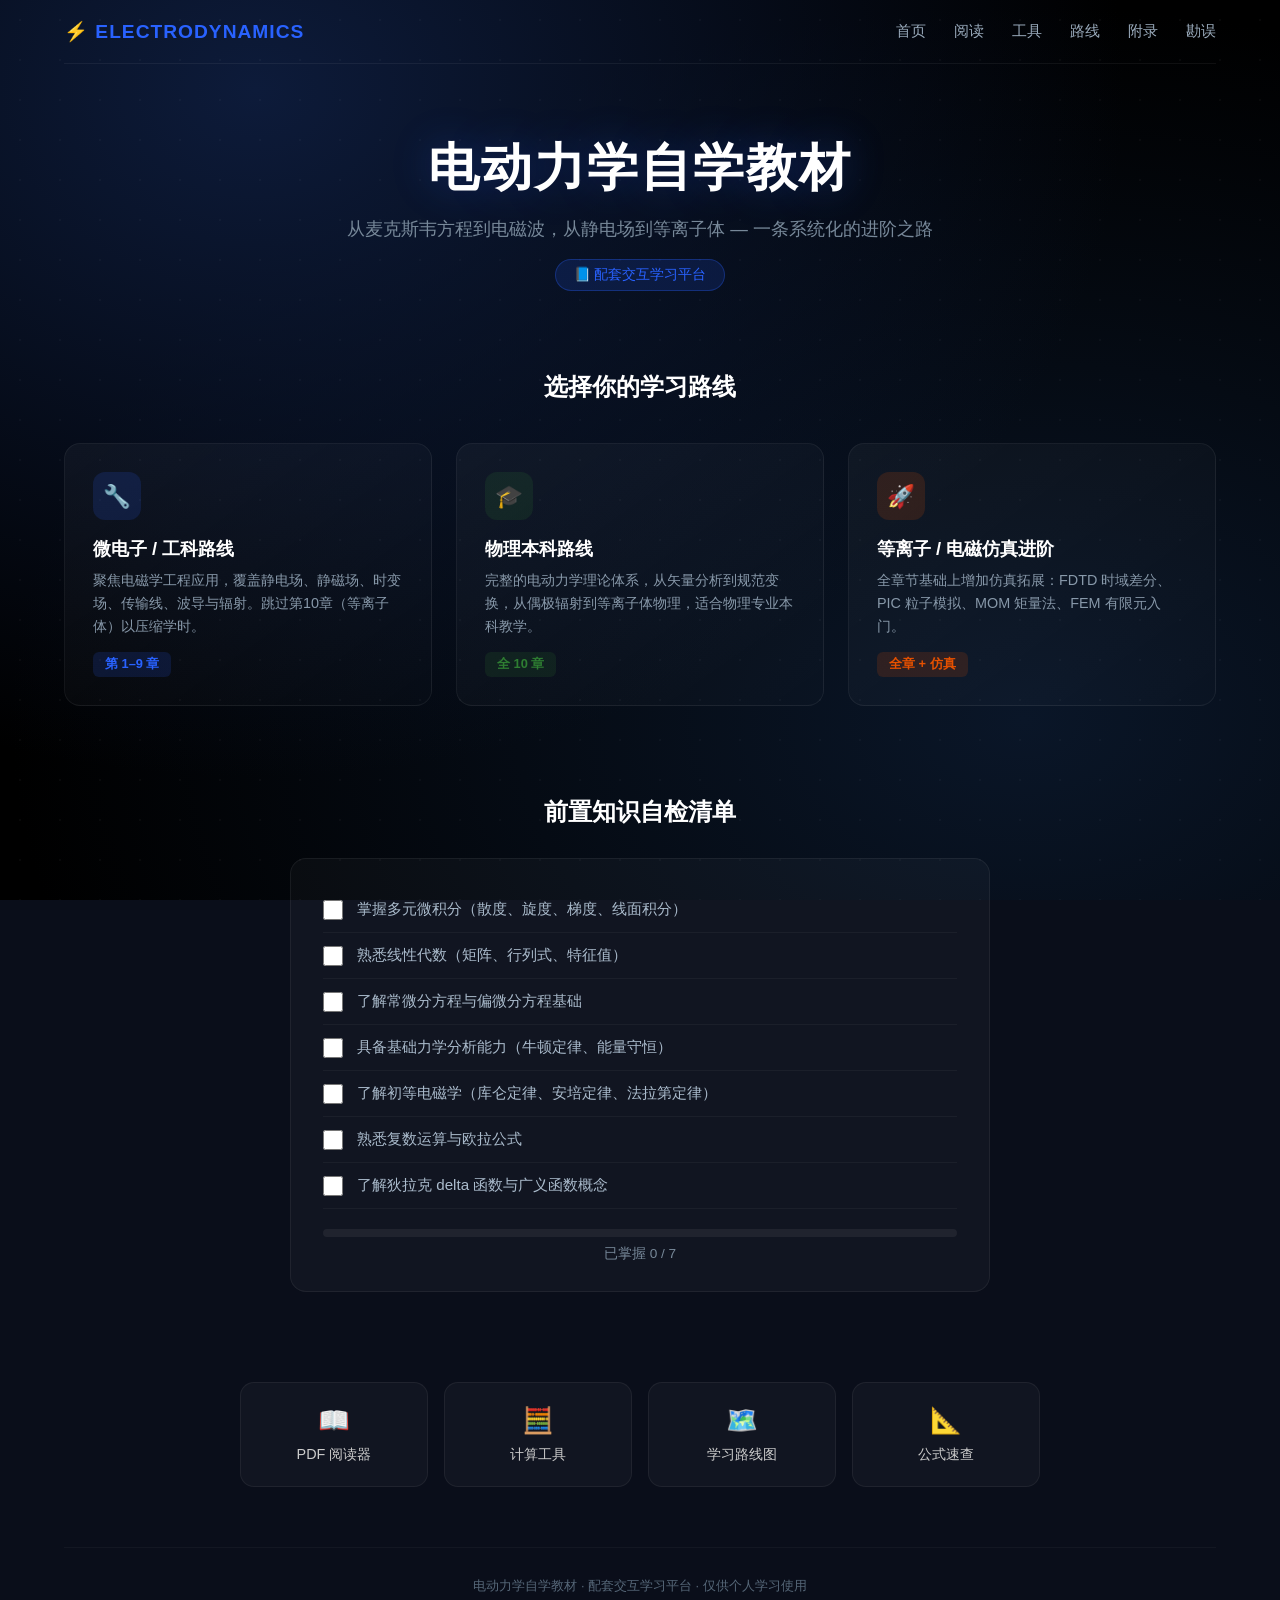
==== html/index.html @ 5596773b "v2.5 网络出版物专属版：彩色符号、可折叠内容、超链接系统、4张新图、6个配套HTML页面" ====
<!DOCTYPE html>
<html lang="zh-CN">
<head>
<meta charset="UTF-8">
<meta name="viewport" content="width=device-width, initial-scale=1.0">
<title>电动力学自学教材 — 主页</title>
<style>
* { margin: 0; padding: 0; box-sizing: border-box; }
html, body { font-family: "微软雅黑", "Microsoft YaHei", "Segoe UI", sans-serif; background: #0a0e1a; color: #e0e0e0; min-height: 100vh; overflow-x: hidden; }

/* 背景 */
.bg-stars {
  position: fixed; inset: 0; z-index: 0; pointer-events: none;
  background: radial-gradient(ellipse at 20% 10%, #0d1b3a 0%, transparent 60%),
              radial-gradient(ellipse at 80% 80%, #0a1628 0%, #000000 70%);
}
.bg-stars::after {
  content: ''; position: absolute; inset: 0;
  background-image: radial-gradient(circle, rgba(255,255,255,0.15) 1px, transparent 1px);
  background-size: 40px 40px; opacity: 0.2;
}

.container { position: relative; z-index: 1; max-width: 1200px; margin: 0 auto; padding: 0 24px; }

/* 导航栏 */
.nav-bar { display: flex; justify-content: space-between; align-items: center; padding: 20px 0; border-bottom: 1px solid rgba(255,255,255,0.06); }
.nav-logo { font-size: 1.2rem; font-weight: 700; color: #2962FF; letter-spacing: 1px; }
.nav-links { display: flex; gap: 28px; }
.nav-links a { color: #9ab; text-decoration: none; font-size: 0.95rem; transition: color 0.3s; }
.nav-links a:hover { color: #2962FF; }

/* Hero */
.hero { text-align: center; padding: 70px 0 50px; }
.hero h1 { font-size: clamp(2rem, 5vw, 3.2rem); font-weight: 800; color: #fff; letter-spacing: 2px; text-shadow: 0 0 40px rgba(41,98,255,0.3); }
.hero .subtitle { margin-top: 14px; font-size: 1.1rem; color: #789; }
.hero .badge { display: inline-block; margin-top: 18px; padding: 6px 18px; border-radius: 20px; font-size: 0.85rem; background: rgba(41,98,255,0.15); color: #2962FF; border: 1px solid rgba(41,98,255,0.3); }

/* 学习路线卡片 */
.routes-section { padding: 30px 0 50px; }
.routes-section h2 { text-align: center; font-size: 1.5rem; color: #fff; margin-bottom: 40px; }
.routes-grid { display: grid; grid-template-columns: repeat(auto-fit, minmax(300px, 1fr)); gap: 24px; }
.route-card {
  background: linear-gradient(145deg, rgba(255,255,255,0.04), rgba(255,255,255,0.01));
  border: 1px solid rgba(255,255,255,0.06); border-radius: 16px; padding: 28px;
  transition: transform 0.3s, box-shadow 0.3s, border-color 0.3s; cursor: pointer; text-decoration: none; display: block;
}
.route-card:hover { transform: translateY(-4px); box-shadow: 0 12px 40px rgba(0,0,0,0.4); border-color: rgba(41,98,255,0.3); }
.route-icon { width: 48px; height: 48px; border-radius: 12px; display: flex; align-items: center; justify-content: center; font-size: 1.4rem; margin-bottom: 16px; }
.route-card.route-1 .route-icon { background: rgba(41,98,255,0.15); color: #2962FF; }
.route-card.route-2 .route-icon { background: rgba(46,125,50,0.15); color: #2E7D32; }
.route-card.route-3 .route-icon { background: rgba(230,81,0,0.15); color: #E65100; }
.route-card h3 { color: #fff; font-size: 1.15rem; margin-bottom: 8px; }
.route-card p { color: #89a; font-size: 0.9rem; line-height: 1.6; }
.route-tag { display: inline-block; margin-top: 14px; padding: 4px 12px; border-radius: 6px; font-size: 0.8rem; font-weight: 600; }
.route-card.route-1 .route-tag { background: rgba(41,98,255,0.15); color: #2962FF; }
.route-card.route-2 .route-tag { background: rgba(46,125,50,0.15); color: #2E7D32; }
.route-card.route-3 .route-tag { background: rgba(230,81,0,0.15); color: #E65100; }

/* 前置知识自检 */
.preq-section { padding: 40px 0 60px; }
.preq-section h2 { text-align: center; font-size: 1.5rem; color: #fff; margin-bottom: 30px; }
.preq-box { background: rgba(255,255,255,0.03); border: 1px solid rgba(255,255,255,0.06); border-radius: 16px; padding: 28px 32px; max-width: 700px; margin: 0 auto; }
.preq-item { display: flex; align-items: center; gap: 14px; padding: 12px 0; border-bottom: 1px solid rgba(255,255,255,0.04); }
.preq-item:last-child { border-bottom: none; }
.preq-item input[type="checkbox"] { width: 20px; height: 20px; accent-color: #2962FF; cursor: pointer; flex-shrink: 0; }
.preq-item label { cursor: pointer; color: #abc; font-size: 0.95rem; flex: 1; }
.preq-progress { margin-top: 20px; text-align: center; }
.preq-progress-bar { width: 100%; height: 8px; background: rgba(255,255,255,0.06); border-radius: 4px; overflow: hidden; margin-top: 10px; }
.preq-progress-fill { height: 100%; width: 0%; background: linear-gradient(90deg, #2962FF, #2E7D32); border-radius: 4px; transition: width 0.5s ease; }
.preq-progress-text { font-size: 0.85rem; color: #789; margin-top: 8px; }

/* 快速链接 */
.quick-links { padding: 30px 0 60px; display: grid; grid-template-columns: repeat(auto-fit, minmax(160px, 1fr)); gap: 16px; max-width: 800px; margin: 0 auto; }
.quick-link {
  display: flex; flex-direction: column; align-items: center; gap: 10px; padding: 22px 16px;
  background: rgba(255,255,255,0.03); border: 1px solid rgba(255,255,255,0.06); border-radius: 14px;
  text-decoration: none; color: #ccc; transition: all 0.3s;
}
.quick-link:hover { background: rgba(41,98,255,0.08); border-color: rgba(41,98,255,0.25); color: #fff; }
.quick-link .ql-icon { font-size: 1.6rem; }
.quick-link .ql-label { font-size: 0.9rem; }

/* Footer */
.footer { text-align: center; padding: 30px 0; color: #567; font-size: 0.8rem; border-top: 1px solid rgba(255,255,255,0.04); }

/* 响应式 */
@media (max-width: 600px) {
  .nav-links { display: none; }
  .hero { padding: 40px 0 30px; }
  .routes-grid { grid-template-columns: 1fr; }
  .quick-links { grid-template-columns: 1fr 1fr; }
}
</style>
</head>
<body>
<div class="bg-stars"></div>
<div class="container">

  <nav class="nav-bar">
    <div class="nav-logo">⚡ ELECTRODYNAMICS</div>
    <div class="nav-links">
      <a href="index.html">首页</a>
      <a href="reader.html">阅读</a>
      <a href="tools.html">工具</a>
      <a href="roadmap.html">路线</a>
      <a href="appendix-nav.html">附录</a>
      <a href="errata.html">勘误</a>
    </div>
  </nav>

  <header class="hero">
    <h1>电动力学自学教材</h1>
    <p class="subtitle">从麦克斯韦方程到电磁波，从静电场到等离子体 — 一条系统化的进阶之路</p>
    <span class="badge">📘 配套交互学习平台</span>
  </header>

  <section class="routes-section">
    <h2>选择你的学习路线</h2>
    <div class="routes-grid">
      <a href="reader.html?route=engineering" class="route-card route-1">
        <div class="route-icon">🔧</div>
        <h3>微电子 / 工科路线</h3>
        <p>聚焦电磁学工程应用，覆盖静电场、静磁场、时变场、传输线、波导与辐射。跳过第10章（等离子体）以压缩学时。</p>
        <span class="route-tag">第 1–9 章</span>
      </a>
      <a href="reader.html?route=physics" class="route-card route-2">
        <div class="route-icon">🎓</div>
        <h3>物理本科路线</h3>
        <p>完整的电动力学理论体系，从矢量分析到规范变换，从偶极辐射到等离子体物理，适合物理专业本科教学。</p>
        <span class="route-tag">全 10 章</span>
      </a>
      <a href="reader.html?route=advanced" class="route-card route-3">
        <div class="route-icon">🚀</div>
        <h3>等离子 / 电磁仿真进阶</h3>
        <p>全章节基础上增加仿真拓展：FDTD 时域差分、PIC 粒子模拟、MOM 矩量法、FEM 有限元入门。</p>
        <span class="route-tag">全章 + 仿真</span>
      </a>
    </div>
  </section>

  <section class="preq-section">
    <h2>前置知识自检清单</h2>
    <div class="preq-box">
      <div class="preq-item"><input type="checkbox" id="p1"><label for="p1">掌握多元微积分（散度、旋度、梯度、线面积分）</label></div>
      <div class="preq-item"><input type="checkbox" id="p2"><label for="p2">熟悉线性代数（矩阵、行列式、特征值）</label></div>
      <div class="preq-item"><input type="checkbox" id="p3"><label for="p3">了解常微分方程与偏微分方程基础</label></div>
      <div class="preq-item"><input type="checkbox" id="p4"><label for="p4">具备基础力学分析能力（牛顿定律、能量守恒）</label></div>
      <div class="preq-item"><input type="checkbox" id="p5"><label for="p5">了解初等电磁学（库仑定律、安培定律、法拉第定律）</label></div>
      <div class="preq-item"><input type="checkbox" id="p6"><label for="p6">熟悉复数运算与欧拉公式</label></div>
      <div class="preq-item"><input type="checkbox" id="p7"><label for="p7">了解狄拉克 delta 函数与广义函数概念</label></div>
      <div class="preq-progress">
        <div class="preq-progress-bar"><div class="preq-progress-fill" id="preqFill"></div></div>
        <div class="preq-progress-text" id="preqText">已掌握 0 / 7</div>
      </div>
    </div>
  </section>

  <section class="quick-links">
    <a href="reader.html" class="quick-link">
      <span class="ql-icon">📖</span>
      <span class="ql-label">PDF 阅读器</span>
    </a>
    <a href="tools.html" class="quick-link">
      <span class="ql-icon">🧮</span>
      <span class="ql-label">计算工具</span>
    </a>
    <a href="roadmap.html" class="quick-link">
      <span class="ql-icon">🗺️</span>
      <span class="ql-label">学习路线图</span>
    </a>
    <a href="appendix-nav.html" class="quick-link">
      <span class="ql-icon">📐</span>
      <span class="ql-label">公式速查</span>
    </a>
  </section>

  <footer class="footer">
    <p>电动力学自学教材 · 配套交互学习平台 · 仅供个人学习使用</p>
  </footer>
</div>

<script>
(function() {
  const checks = document.querySelectorAll('.preq-item input[type="checkbox"]');
  const fill = document.getElementById('preqFill');
  const text = document.getElementById('preqText');
  const total = checks.length;

  function update() {
    let checked = 0;
    checks.forEach(c => { if(c.checked) checked++; });
    const pct = (checked / total) * 100;
    fill.style.width = pct + '%';
    text.textContent = '已掌握 ' + checked + ' / ' + total;
    if(checked === total) {
      text.textContent = '✅ 前置知识已就绪，可以开始学习！';
      text.style.color = '#2E7D32';
    } else {
      text.style.color = '#789';
    }
  }

  checks.forEach(c => c.addEventListener('change', update));
  update();

  // 根据 URL 参数选择路线
  const params = new URLSearchParams(window.location.search);
  const route = params.get('route');
  if(route) {
    localStorage.setItem('selectedRoute', route);
  }
})();
</script>
</body>
</html>
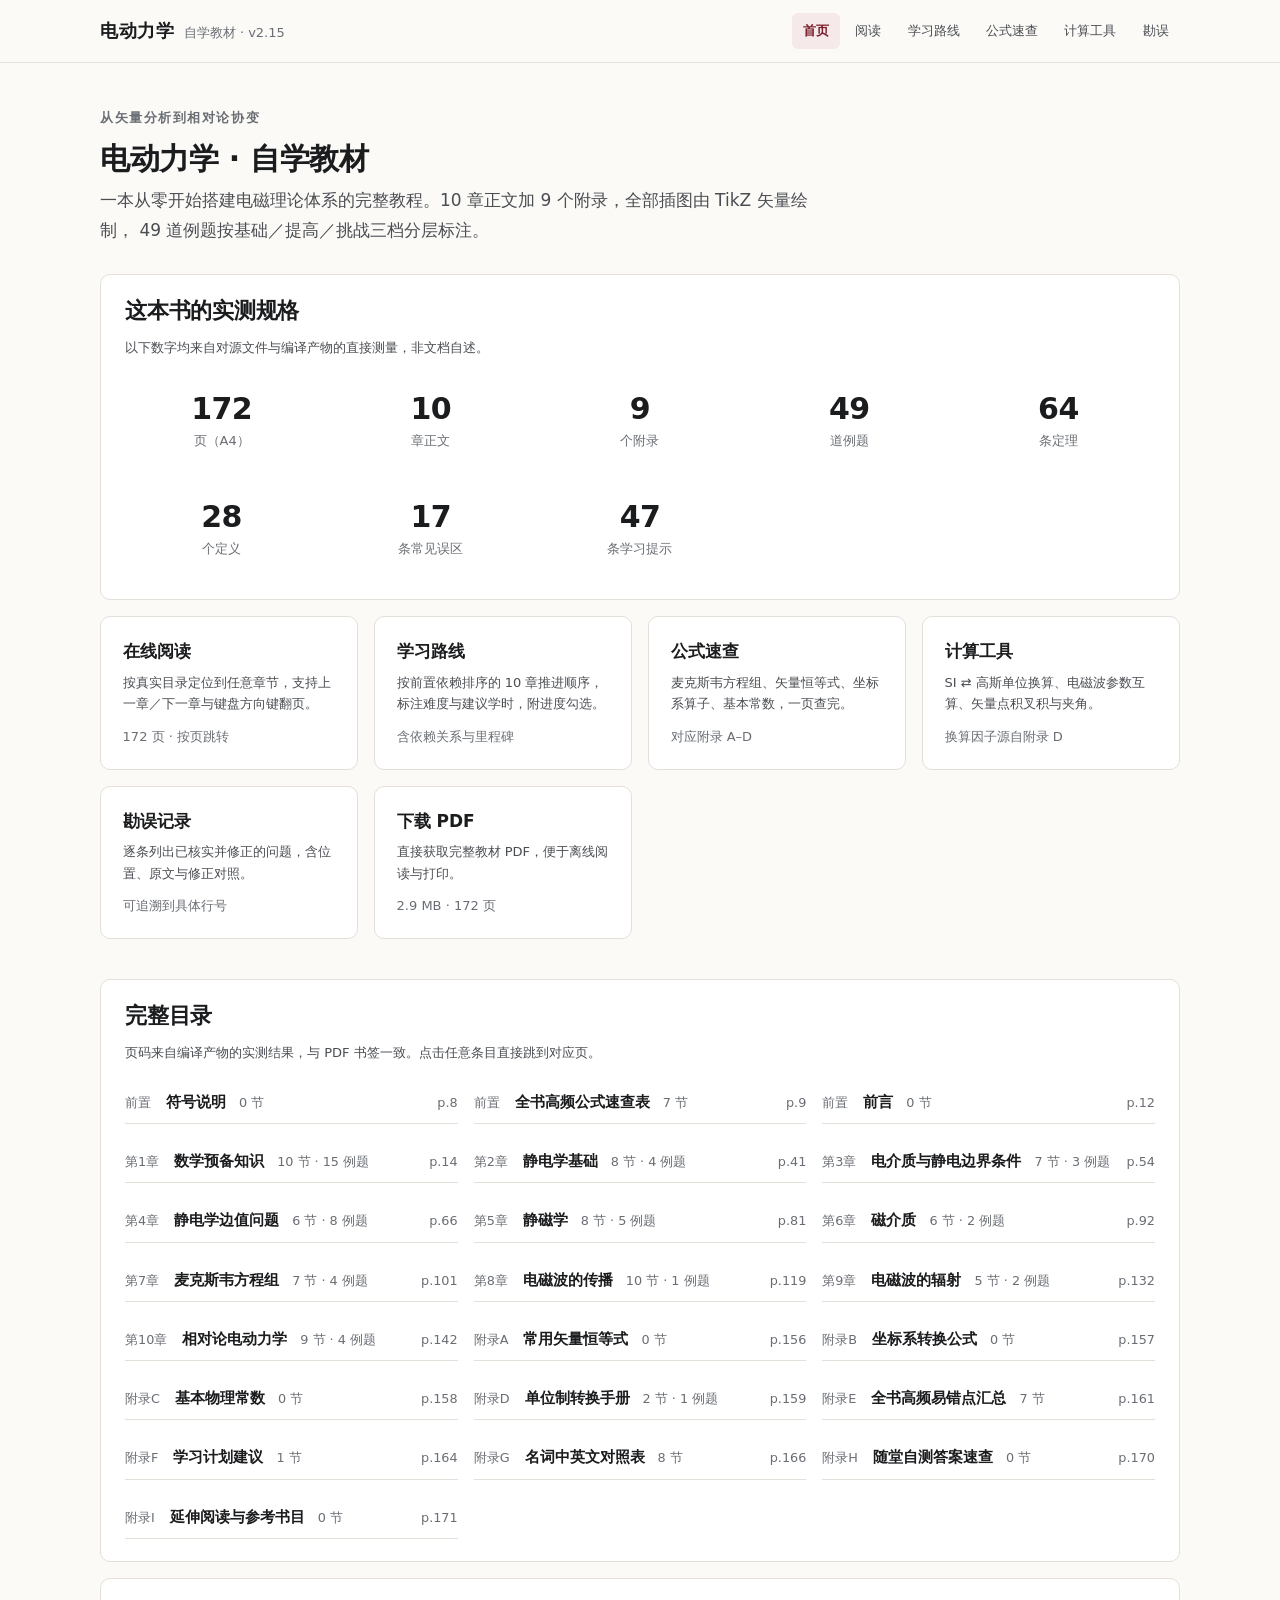
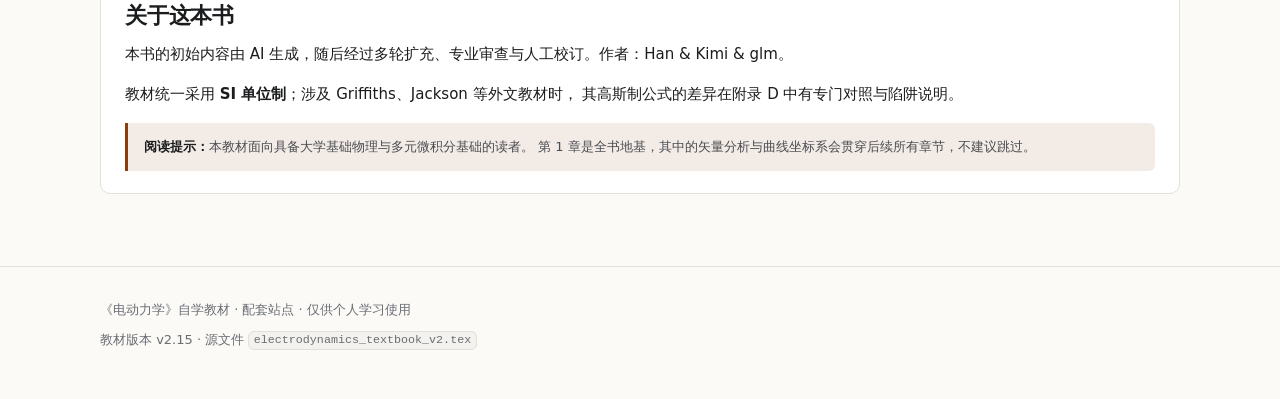
==== commit abdae571: "﻿独立复核与勘误：修正 18 项（含 2 blocker）+ 站点按真实目录重建 ## 教材修正（18 项：2 blocker / 10 high / 6 medium）  blocker: - 第1" ====
--- a/html/index.html
+++ b/html/index.html
@@ -2,213 +2,168 @@
 <html lang="zh-CN">
 <head>
 <meta charset="UTF-8">
-<meta name="viewport" content="width=device-width, initial-scale=1.0">
-<title>电动力学自学教材 — 主页</title>
-<style>
-* { margin: 0; padding: 0; box-sizing: border-box; }
-html, body { font-family: "微软雅黑", "Microsoft YaHei", "Segoe UI", sans-serif; background: #0a0e1a; color: #e0e0e0; min-height: 100vh; overflow-x: hidden; }
-
-/* 背景 */
-.bg-stars {
-  position: fixed; inset: 0; z-index: 0; pointer-events: none;
-  background: radial-gradient(ellipse at 20% 10%, #0d1b3a 0%, transparent 60%),
-              radial-gradient(ellipse at 80% 80%, #0a1628 0%, #000000 70%);
-}
-.bg-stars::after {
-  content: ''; position: absolute; inset: 0;
-  background-image: radial-gradient(circle, rgba(255,255,255,0.15) 1px, transparent 1px);
-  background-size: 40px 40px; opacity: 0.2;
-}
-
-.container { position: relative; z-index: 1; max-width: 1200px; margin: 0 auto; padding: 0 24px; }
-
-/* 导航栏 */
-.nav-bar { display: flex; justify-content: space-between; align-items: center; padding: 20px 0; border-bottom: 1px solid rgba(255,255,255,0.06); }
-.nav-logo { font-size: 1.2rem; font-weight: 700; color: #2962FF; letter-spacing: 1px; }
-.nav-links { display: flex; gap: 28px; }
-.nav-links a { color: #9ab; text-decoration: none; font-size: 0.95rem; transition: color 0.3s; }
-.nav-links a:hover { color: #2962FF; }
-
-/* Hero */
-.hero { text-align: center; padding: 70px 0 50px; }
-.hero h1 { font-size: clamp(2rem, 5vw, 3.2rem); font-weight: 800; color: #fff; letter-spacing: 2px; text-shadow: 0 0 40px rgba(41,98,255,0.3); }
-.hero .subtitle { margin-top: 14px; font-size: 1.1rem; color: #789; }
-.hero .badge { display: inline-block; margin-top: 18px; padding: 6px 18px; border-radius: 20px; font-size: 0.85rem; background: rgba(41,98,255,0.15); color: #2962FF; border: 1px solid rgba(41,98,255,0.3); }
-
-/* 学习路线卡片 */
-.routes-section { padding: 30px 0 50px; }
-.routes-section h2 { text-align: center; font-size: 1.5rem; color: #fff; margin-bottom: 40px; }
-.routes-grid { display: grid; grid-template-columns: repeat(auto-fit, minmax(300px, 1fr)); gap: 24px; }
-.route-card {
-  background: linear-gradient(145deg, rgba(255,255,255,0.04), rgba(255,255,255,0.01));
-  border: 1px solid rgba(255,255,255,0.06); border-radius: 16px; padding: 28px;
-  transition: transform 0.3s, box-shadow 0.3s, border-color 0.3s; cursor: pointer; text-decoration: none; display: block;
-}
-.route-card:hover { transform: translateY(-4px); box-shadow: 0 12px 40px rgba(0,0,0,0.4); border-color: rgba(41,98,255,0.3); }
-.route-icon { width: 48px; height: 48px; border-radius: 12px; display: flex; align-items: center; justify-content: center; font-size: 1.4rem; margin-bottom: 16px; }
-.route-card.route-1 .route-icon { background: rgba(41,98,255,0.15); color: #2962FF; }
-.route-card.route-2 .route-icon { background: rgba(46,125,50,0.15); color: #2E7D32; }
-.route-card.route-3 .route-icon { background: rgba(230,81,0,0.15); color: #E65100; }
-.route-card h3 { color: #fff; font-size: 1.15rem; margin-bottom: 8px; }
-.route-card p { color: #89a; font-size: 0.9rem; line-height: 1.6; }
-.route-tag { display: inline-block; margin-top: 14px; padding: 4px 12px; border-radius: 6px; font-size: 0.8rem; font-weight: 600; }
-.route-card.route-1 .route-tag { background: rgba(41,98,255,0.15); color: #2962FF; }
-.route-card.route-2 .route-tag { background: rgba(46,125,50,0.15); color: #2E7D32; }
-.route-card.route-3 .route-tag { background: rgba(230,81,0,0.15); color: #E65100; }
-
-/* 前置知识自检 */
-.preq-section { padding: 40px 0 60px; }
-.preq-section h2 { text-align: center; font-size: 1.5rem; color: #fff; margin-bottom: 30px; }
-.preq-box { background: rgba(255,255,255,0.03); border: 1px solid rgba(255,255,255,0.06); border-radius: 16px; padding: 28px 32px; max-width: 700px; margin: 0 auto; }
-.preq-item { display: flex; align-items: center; gap: 14px; padding: 12px 0; border-bottom: 1px solid rgba(255,255,255,0.04); }
-.preq-item:last-child { border-bottom: none; }
-.preq-item input[type="checkbox"] { width: 20px; height: 20px; accent-color: #2962FF; cursor: pointer; flex-shrink: 0; }
-.preq-item label { cursor: pointer; color: #abc; font-size: 0.95rem; flex: 1; }
-.preq-progress { margin-top: 20px; text-align: center; }
-.preq-progress-bar { width: 100%; height: 8px; background: rgba(255,255,255,0.06); border-radius: 4px; overflow: hidden; margin-top: 10px; }
-.preq-progress-fill { height: 100%; width: 0%; background: linear-gradient(90deg, #2962FF, #2E7D32); border-radius: 4px; transition: width 0.5s ease; }
-.preq-progress-text { font-size: 0.85rem; color: #789; margin-top: 8px; }
-
-/* 快速链接 */
-.quick-links { padding: 30px 0 60px; display: grid; grid-template-columns: repeat(auto-fit, minmax(160px, 1fr)); gap: 16px; max-width: 800px; margin: 0 auto; }
-.quick-link {
-  display: flex; flex-direction: column; align-items: center; gap: 10px; padding: 22px 16px;
-  background: rgba(255,255,255,0.03); border: 1px solid rgba(255,255,255,0.06); border-radius: 14px;
-  text-decoration: none; color: #ccc; transition: all 0.3s;
-}
-.quick-link:hover { background: rgba(41,98,255,0.08); border-color: rgba(41,98,255,0.25); color: #fff; }
-.quick-link .ql-icon { font-size: 1.6rem; }
-.quick-link .ql-label { font-size: 0.9rem; }
-
-/* Footer */
-.footer { text-align: center; padding: 30px 0; color: #567; font-size: 0.8rem; border-top: 1px solid rgba(255,255,255,0.04); }
-
-/* 响应式 */
-@media (max-width: 600px) {
-  .nav-links { display: none; }
-  .hero { padding: 40px 0 30px; }
-  .routes-grid { grid-template-columns: 1fr; }
-  .quick-links { grid-template-columns: 1fr 1fr; }
-}
-</style>
+<meta name="viewport" content="width=device-width, initial-scale=1">
+<title>电动力学 · 自学教材 —— 配套站点</title>
+<meta name="description" content="《电动力学》自学教材配套站点：10 章正文 + 9 个附录，172 页，49 道分层例题。含在线阅读、公式速查、单位制换算与勘误记录。">
+<link rel="stylesheet" href="assets/site.css">
 </head>
 <body>
-<div class="bg-stars"></div>
-<div class="container">
 
-  <nav class="nav-bar">
-    <div class="nav-logo">⚡ ELECTRODYNAMICS</div>
-    <div class="nav-links">
-      <a href="index.html">首页</a>
-      <a href="reader.html">阅读</a>
-      <a href="tools.html">工具</a>
-      <a href="roadmap.html">路线</a>
-      <a href="appendix-nav.html">附录</a>
-      <a href="errata.html">勘误</a>
+<a class="skip-link" href="#main">跳转到主内容</a>
+
+<header class="site-header">
+  <div class="wrap inner">
+    <a class="brand" href="index.html">
+      <span class="mark">电动力学</span>
+      <span class="sub">自学教材 · v2.15</span>
+    </a>
+    <nav class="site-nav" aria-label="站点导航">
+      <ul>
+        <li><a href="index.html" aria-current="page">首页</a></li>
+        <li><a href="reader.html">阅读</a></li>
+        <li><a href="roadmap.html">学习路线</a></li>
+        <li><a href="formulas.html">公式速查</a></li>
+        <li><a href="tools.html">计算工具</a></li>
+        <li><a href="errata.html">勘误</a></li>
+      </ul>
+    </nav>
+  </div>
+</header>
+
+<main id="main">
+
+  <div class="wrap">
+    <div class="page-head">
+      <p class="eyebrow">从矢量分析到相对论协变</p>
+      <h1>电动力学 · 自学教材</h1>
+      <p class="lede">
+        一本从零开始搭建电磁理论体系的完整教程。10 章正文加 9 个附录，全部插图由 TikZ 矢量绘制，
+        49 道例题按基础／提高／挑战三档分层标注。
+      </p>
     </div>
-  </nav>
+  </div>
 
-  <header class="hero">
-    <h1>电动力学自学教材</h1>
-    <p class="subtitle">从麦克斯韦方程到电磁波，从静电场到等离子体 — 一条系统化的进阶之路</p>
-    <span class="badge">📘 配套交互学习平台</span>
-  </header>
+  <!-- 实测数据 -->
+  <div class="wrap">
+    <div class="card">
+      <h2>这本书的实测规格</h2>
+      <p style="color:var(--ink-2);font-size:var(--step--1);margin-bottom:1rem">
+        以下数字均来自对源文件与编译产物的直接测量，非文档自述。
+      </p>
+      <div class="grid grid-4">
+        <div class="stat"><div class="n" data-fact="pages">—</div><div class="l">页（A4）</div></div>
+        <div class="stat"><div class="n" data-fact="chapters">—</div><div class="l">章正文</div></div>
+        <div class="stat"><div class="n" data-fact="appendices">—</div><div class="l">个附录</div></div>
+        <div class="stat"><div class="n" data-fact="examples">—</div><div class="l">道例题</div></div>
+        <div class="stat"><div class="n" data-fact="theorems">—</div><div class="l">条定理</div></div>
+        <div class="stat"><div class="n" data-fact="definitions">—</div><div class="l">个定义</div></div>
+        <div class="stat"><div class="n" data-fact="warnings">—</div><div class="l">条常见误区</div></div>
+        <div class="stat"><div class="n" data-fact="tips">—</div><div class="l">条学习提示</div></div>
+      </div>
+    </div>
+  </div>
 
-  <section class="routes-section">
-    <h2>选择你的学习路线</h2>
-    <div class="routes-grid">
-      <a href="reader.html?route=engineering" class="route-card route-1">
-        <div class="route-icon">🔧</div>
-        <h3>微电子 / 工科路线</h3>
-        <p>聚焦电磁学工程应用，覆盖静电场、静磁场、时变场、传输线、波导与辐射。跳过第10章（等离子体）以压缩学时。</p>
-        <span class="route-tag">第 1–9 章</span>
+  <!-- 快速入口 -->
+  <div class="wrap" style="margin-top:1rem">
+    <div class="grid grid-3">
+      <a class="tile" href="reader.html">
+        <div class="t-title">在线阅读</div>
+        <div class="t-desc">按真实目录定位到任意章节，支持上一章／下一章与键盘方向键翻页。</div>
+        <div class="t-meta">172 页 · 按页跳转</div>
       </a>
-      <a href="reader.html?route=physics" class="route-card route-2">
-        <div class="route-icon">🎓</div>
-        <h3>物理本科路线</h3>
-        <p>完整的电动力学理论体系，从矢量分析到规范变换，从偶极辐射到等离子体物理，适合物理专业本科教学。</p>
-        <span class="route-tag">全 10 章</span>
+      <a class="tile" href="roadmap.html">
+        <div class="t-title">学习路线</div>
+        <div class="t-desc">按前置依赖排序的 10 章推进顺序，标注难度与建议学时，附进度勾选。</div>
+        <div class="t-meta">含依赖关系与里程碑</div>
       </a>
-      <a href="reader.html?route=advanced" class="route-card route-3">
-        <div class="route-icon">🚀</div>
-        <h3>等离子 / 电磁仿真进阶</h3>
-        <p>全章节基础上增加仿真拓展：FDTD 时域差分、PIC 粒子模拟、MOM 矩量法、FEM 有限元入门。</p>
-        <span class="route-tag">全章 + 仿真</span>
+      <a class="tile" href="formulas.html">
+        <div class="t-title">公式速查</div>
+        <div class="t-desc">麦克斯韦方程组、矢量恒等式、坐标系算子、基本常数，一页查完。</div>
+        <div class="t-meta">对应附录 A–D</div>
+      </a>
+      <a class="tile" href="tools.html">
+        <div class="t-title">计算工具</div>
+        <div class="t-desc">SI ⇄ 高斯单位换算、电磁波参数互算、矢量点积叉积与夹角。</div>
+        <div class="t-meta">换算因子源自附录 D</div>
+      </a>
+      <a class="tile" href="errata.html">
+        <div class="t-title">勘误记录</div>
+        <div class="t-desc">逐条列出已核实并修正的问题，含位置、原文与修正对照。</div>
+        <div class="t-meta">可追溯到具体行号</div>
+      </a>
+      <a class="tile" href="../electrodynamics_textbook_v2.pdf">
+        <div class="t-title">下载 PDF</div>
+        <div class="t-desc">直接获取完整教材 PDF，便于离线阅读与打印。</div>
+        <div class="t-meta">2.9 MB · 172 页</div>
       </a>
     </div>
-  </section>
+  </div>
 
-  <section class="preq-section">
-    <h2>前置知识自检清单</h2>
-    <div class="preq-box">
-      <div class="preq-item"><input type="checkbox" id="p1"><label for="p1">掌握多元微积分（散度、旋度、梯度、线面积分）</label></div>
-      <div class="preq-item"><input type="checkbox" id="p2"><label for="p2">熟悉线性代数（矩阵、行列式、特征值）</label></div>
-      <div class="preq-item"><input type="checkbox" id="p3"><label for="p3">了解常微分方程与偏微分方程基础</label></div>
-      <div class="preq-item"><input type="checkbox" id="p4"><label for="p4">具备基础力学分析能力（牛顿定律、能量守恒）</label></div>
-      <div class="preq-item"><input type="checkbox" id="p5"><label for="p5">了解初等电磁学（库仑定律、安培定律、法拉第定律）</label></div>
-      <div class="preq-item"><input type="checkbox" id="p6"><label for="p6">熟悉复数运算与欧拉公式</label></div>
-      <div class="preq-item"><input type="checkbox" id="p7"><label for="p7">了解狄拉克 delta 函数与广义函数概念</label></div>
-      <div class="preq-progress">
-        <div class="preq-progress-bar"><div class="preq-progress-fill" id="preqFill"></div></div>
-        <div class="preq-progress-text" id="preqText">已掌握 0 / 7</div>
-      </div>
+  <!-- 完整目录 -->
+  <div class="wrap" style="margin-top:2.5rem">
+    <div class="card">
+      <h2>完整目录</h2>
+      <p style="color:var(--ink-2);font-size:var(--step--1);margin-bottom:1rem">
+        页码来自编译产物的实测结果，与 PDF 书签一致。点击任意条目直接跳到对应页。
+      </p>
+      <div id="fullToc" class="grid grid-2"></div>
+      <noscript>
+        <p class="note">完整目录需要 JavaScript 渲染。你也可以直接打开 <a href="../electrodynamics_textbook_v2.pdf">PDF</a> 使用其中的书签导航。</p>
+      </noscript>
     </div>
-  </section>
+  </div>
 
-  <section class="quick-links">
-    <a href="reader.html" class="quick-link">
-      <span class="ql-icon">📖</span>
-      <span class="ql-label">PDF 阅读器</span>
-    </a>
-    <a href="tools.html" class="quick-link">
-      <span class="ql-icon">🧮</span>
-      <span class="ql-label">计算工具</span>
-    </a>
-    <a href="roadmap.html" class="quick-link">
-      <span class="ql-icon">🗺️</span>
-      <span class="ql-label">学习路线图</span>
-    </a>
-    <a href="appendix-nav.html" class="quick-link">
-      <span class="ql-icon">📐</span>
-      <span class="ql-label">公式速查</span>
-    </a>
-  </section>
+  <!-- 关于本书 -->
+  <div class="wrap" style="margin-top:1rem">
+    <div class="card">
+      <h2>关于这本书</h2>
+      <p>
+        本书的初始内容由 AI 生成，随后经过多轮扩充、专业审查与人工校订。作者：Han &amp; Kimi &amp; glm。
+      </p>
+      <p style="margin-top:.8rem">
+        教材统一采用 <strong>SI 单位制</strong>；涉及 Griffiths、Jackson 等外文教材时，
+        其高斯制公式的差异在附录 D 中有专门对照与陷阱说明。
+      </p>
+      <p class="note note-warn" style="margin-top:1rem">
+        <strong>阅读提示：</strong>本教材面向具备大学基础物理与多元微积分基础的读者。
+        第 1 章是全书地基，其中的矢量分析与曲线坐标系会贯穿后续所有章节，不建议跳过。
+      </p>
+    </div>
+  </div>
 
-  <footer class="footer">
-    <p>电动力学自学教材 · 配套交互学习平台 · 仅供个人学习使用</p>
-  </footer>
-</div>
+</main>
 
+<footer class="site-footer">
+  <div class="wrap">
+    <p>《电动力学》自学教材 · 配套站点 · 仅供个人学习使用</p>
+    <p>教材版本 v2.15 · 源文件 <code>electrodynamics_textbook_v2.tex</code></p>
+  </div>
+</footer>
+
+<script src="book-data.js"></script>
+<script src="assets/site.js"></script>
 <script>
-(function() {
-  const checks = document.querySelectorAll('.preq-item input[type="checkbox"]');
-  const fill = document.getElementById('preqFill');
-  const text = document.getElementById('preqText');
-  const total = checks.length;
-
-  function update() {
-    let checked = 0;
-    checks.forEach(c => { if(c.checked) checked++; });
-    const pct = (checked / total) * 100;
-    fill.style.width = pct + '%';
-    text.textContent = '已掌握 ' + checked + ' / ' + total;
-    if(checked === total) {
-      text.textContent = '✅ 前置知识已就绪，可以开始学习！';
-      text.style.color = '#2E7D32';
-    } else {
-      text.style.color = '#789';
-    }
-  }
-
-  checks.forEach(c => c.addEventListener('change', update));
-  update();
-
-  // 根据 URL 参数选择路线
-  const params = new URLSearchParams(window.location.search);
-  const route = params.get('route');
-  if(route) {
-    localStorage.setItem('selectedRoute', route);
-  }
+/* 首页：渲染完整目录（内容取自 book-data.js 的实测数据） */
+(function () {
+  var host = document.getElementById('fullToc');
+  if (!host || !window.BOOK) return;
+  var label = { front: '前置', chapter: '第{n}章', appendix: '附录{L}' };
+  window.BOOK.chapters.forEach(function (c) {
+    var tag = c.kind === 'chapter' ? '第' + c.number + '章'
+            : c.kind === 'appendix' ? '附录' + c.letter : '前置';
+    var box = document.createElement('div');
+    box.style.cssText = 'padding:.5rem 0;border-bottom:1px solid var(--rule)';
+    var a = document.createElement('a');
+    a.href = '../electrodynamics_textbook_v2.pdf#page=' + c.page;
+    a.style.cssText = 'display:flex;justify-content:space-between;gap:.6rem;text-decoration:none;color:inherit;align-items:baseline';
+    a.innerHTML = '<span><span style="color:var(--ink-3);font-size:.8rem">' + tag +
+      '</span>　<strong style="font-weight:620">' + c.title + '</strong>' +
+      '<span style="color:var(--ink-3);font-size:.8rem">　' + c.sections.length + ' 节' +
+      (c.examples.length ? ' · ' + c.examples.length + ' 例题' : '') + '</span></span>' +
+      '<span style="color:var(--ink-3);font-size:.8rem;font-variant-numeric:tabular-nums">p.' + c.page + '</span>';
+    box.appendChild(a);
+    host.appendChild(box);
+  });
 })();
 </script>
 </body>
--- a/html/assets/site.css
+++ b/html/assets/site.css
@@ -0,0 +1,400 @@
+/* ==========================================================================
+   电动力学 · 自学教材 配套站点  ——  共享设计系统
+   单一事实来源：所有页面共用本文件，禁止再写内联样式块。
+   ========================================================================== */
+
+/* ---------- 1. 设计令牌 ---------- */
+:root {
+  /* 物理语义色：与教材 TikZ 配色约定一致（STYLE_GUIDE §2.3） */
+  --e-field: #c0392b;   /* 电场 E —— 红 */
+  --b-field: #2f4b9b;   /* 磁场 B —— 蓝 */
+  --k-vector: #1f7a4d;  /* 波矢 k —— 绿 */
+  --energy: #8a5200;    /* 能量 / 电流 —— 橙（明色方案下为达 AA 已下调明度；
+                           教材 TikZ 中的作图橙 #E65100 见 STYLE_GUIDE §2.3，
+                           仅用于图形填充，不用于文字） */
+
+  /* 中性色阶 */
+  --bg: #fbfaf7;
+  --surface: #ffffff;
+  --surface-2: #f4f2ee;
+  --ink: #1b1c1e;
+  --ink-2: #4a4d52;
+  --ink-3: #6a6e74;
+  --rule: #e3e0da;
+  --rule-strong: #cdc9c1;
+
+  --accent: #7a1f2b;
+  --accent-soft: #f6e9ea;
+
+  /* 分级色（与审查报告分级一致）
+     明色方案下均按 WCAG AA 正文要求（≥4.5:1）校核，色值已下调明度；
+     用例：badge 背景为该色 15% 叠加于 --bg，故前景色本身需留足余量。 */
+  --sev-blocker: #7a1414;
+  --sev-high: #8a3d10;
+  --sev-medium: #6b5310;
+  --sev-low: #4a545e;
+
+  /* 排版 */
+  --font-sans: "Inter", "Segoe UI", "PingFang SC", "Hiragino Sans GB",
+               "Microsoft YaHei", "Source Han Sans SC", system-ui, sans-serif;
+  --font-serif: "Iowan Old Style", "Source Han Serif SC", "Songti SC",
+                "SimSun", Georgia, serif;
+  --font-mono: "JetBrains Mono", "Cascadia Mono", Consolas,
+               "SF Mono", Menlo, monospace;
+
+  --step--1: 0.8125rem;
+  --step-0: 0.9375rem;
+  --step-1: 1.0625rem;
+  --step-2: 1.375rem;
+  --step-3: 1.875rem;
+  --step-4: 2.75rem;
+
+  --measure: 68ch;
+  --radius: 10px;
+  --radius-sm: 6px;
+  --shadow: 0 1px 2px rgba(20, 20, 24, .05), 0 8px 24px -12px rgba(20, 20, 24, .16);
+  --shadow-lg: 0 2px 4px rgba(20, 20, 24, .06), 0 18px 44px -18px rgba(20, 20, 24, .26);
+}
+
+/* 暗色：仅覆写令牌，不改结构 */
+@media (prefers-color-scheme: dark) {
+  :root {
+    --bg: #14151a;
+    --surface: #1c1e24;
+    --surface-2: #23262d;
+    --ink: #ecebe8;
+    --ink-2: #b9bcc2;
+    --ink-3: #8b8f96;
+    --rule: #2c2f37;
+    --rule-strong: #3b3f48;
+    --accent: #e79aa4;
+    --accent-soft: #2a1d20;
+    --e-field: #e8705f;
+    --b-field: #7f9ce8;
+    --k-vector: #5cbe8a;
+    --energy: #dda43f;
+    --sev-blocker: #e07a7a;
+    --sev-high: #e09a5e;
+    --sev-medium: #cbb35f;
+    --sev-low: #9aa3ad;
+    --shadow: 0 1px 2px rgba(0, 0, 0, .4), 0 8px 24px -12px rgba(0, 0, 0, .6);
+    --shadow-lg: 0 2px 4px rgba(0, 0, 0, .4), 0 18px 44px -18px rgba(0, 0, 0, .7);
+  }
+}
+
+/* ---------- 2. 基础 ---------- */
+*, *::before, *::after { box-sizing: border-box; }
+* { margin: 0; }
+
+html { -webkit-text-size-adjust: 100%; scroll-behavior: smooth; }
+@media (prefers-reduced-motion: reduce) {
+  html { scroll-behavior: auto; }
+  * { animation-duration: .01ms !important; transition-duration: .01ms !important; }
+}
+
+body {
+  font-family: var(--font-sans);
+  font-size: var(--step-0);
+  line-height: 1.75;
+  color: var(--ink);
+  background: var(--bg);
+  -webkit-font-smoothing: antialiased;
+  text-rendering: optimizeLegibility;
+}
+
+h1, h2, h3, h4 { line-height: 1.3; font-weight: 650; letter-spacing: -.011em; }
+h1 { font-size: var(--step-3); }
+h2 { font-size: var(--step-2); }
+h3 { font-size: var(--step-1); }
+h4 { font-size: var(--step-0); }
+
+a { color: var(--accent); text-underline-offset: .18em; }
+a:hover { text-decoration-thickness: 2px; }
+
+/* 可见焦点 —— 键盘可用性硬要求 */
+:focus-visible {
+  outline: 2px solid var(--accent);
+  outline-offset: 2px;
+  border-radius: 3px;
+}
+
+img, svg { max-width: 100%; height: auto; display: block; }
+button, input, select, textarea { font: inherit; color: inherit; }
+
+code, kbd, samp { font-family: var(--font-mono); font-size: .9em; }
+code {
+  background: var(--surface-2);
+  padding: .12em .38em;
+  border-radius: var(--radius-sm);
+  border: 1px solid var(--rule);
+}
+
+/* 数学记号：正文里出现的公式统一走这个类，避免与中文行高打架 */
+.m { font-family: var(--font-serif); font-style: italic; white-space: nowrap; }
+.m-up { font-family: var(--font-serif); font-style: normal; white-space: nowrap; }
+
+/* 跳转到主内容（无障碍） */
+.skip-link {
+  position: absolute; left: -9999px; top: 0; z-index: 100;
+  background: var(--accent); color: #fff; padding: .6rem 1rem;
+  border-radius: 0 0 var(--radius-sm) 0; text-decoration: none;
+}
+.skip-link:focus { left: 0; }
+
+/* ---------- 3. 布局 ---------- */
+.wrap { max-width: 1120px; margin: 0 auto; padding: 0 1.25rem; }
+.wrap-narrow { max-width: 820px; margin: 0 auto; padding: 0 1.25rem; }
+
+.site-header {
+  border-bottom: 1px solid var(--rule);
+  background: color-mix(in srgb, var(--bg) 88%, transparent);
+  backdrop-filter: saturate(1.6) blur(10px);
+  position: sticky; top: 0; z-index: 40;
+}
+.site-header .inner {
+  display: flex; align-items: center; gap: 1.5rem;
+  justify-content: space-between; min-height: 62px; flex-wrap: wrap;
+}
+.brand { display: flex; align-items: baseline; gap: .55rem; text-decoration: none; color: var(--ink); }
+.brand .mark {
+  font-family: var(--font-serif); font-size: 1.15rem; font-weight: 700;
+  letter-spacing: .04em;
+}
+.brand .sub { font-size: var(--step--1); color: var(--ink-3); }
+
+.site-nav ul { display: flex; gap: .25rem; list-style: none; padding: 0; flex-wrap: wrap; }
+.site-nav a {
+  display: block; padding: .4rem .7rem; border-radius: var(--radius-sm);
+  color: var(--ink-2); text-decoration: none; font-size: var(--step--1);
+  transition: background .15s, color .15s;
+}
+.site-nav a:hover { background: var(--surface-2); color: var(--ink); }
+.site-nav a[aria-current="page"] { color: var(--accent); font-weight: 620; background: var(--accent-soft); }
+
+.site-footer {
+  margin-top: 4.5rem; padding: 2rem 0 3rem;
+  border-top: 1px solid var(--rule);
+  color: var(--ink-3); font-size: var(--step--1);
+}
+.site-footer p + p { margin-top: .4rem; }
+
+/* ---------- 4. 通用组件 ---------- */
+.page-head { padding: 2.75rem 0 1.75rem; }
+.page-head h1 { margin-bottom: .5rem; }
+.page-head .lede { color: var(--ink-2); max-width: var(--measure); font-size: var(--step-1); }
+
+.eyebrow {
+  font-size: var(--step--1); letter-spacing: .12em; text-transform: uppercase;
+  color: var(--ink-3); font-weight: 600; margin-bottom: .6rem;
+}
+
+.card {
+  background: var(--surface); border: 1px solid var(--rule);
+  border-radius: var(--radius); padding: 1.4rem 1.5rem;
+}
+.card > h2, .card > h3 { margin-bottom: .7rem; }
+
+.grid { display: grid; gap: 1rem; }
+.grid-2 { grid-template-columns: repeat(auto-fit, minmax(290px, 1fr)); }
+.grid-3 { grid-template-columns: repeat(auto-fit, minmax(230px, 1fr)); }
+.grid-4 { grid-template-columns: repeat(auto-fit, minmax(180px, 1fr)); }
+
+/* 链接卡片 */
+.tile {
+  display: block; text-decoration: none; color: inherit;
+  background: var(--surface); border: 1px solid var(--rule);
+  border-radius: var(--radius); padding: 1.25rem 1.35rem;
+  transition: border-color .18s, box-shadow .18s, transform .18s;
+}
+.tile:hover { border-color: var(--rule-strong); box-shadow: var(--shadow); transform: translateY(-2px); }
+.tile .t-title { font-weight: 640; font-size: var(--step-1); margin-bottom: .3rem; }
+.tile .t-desc { color: var(--ink-2); font-size: var(--step--1); line-height: 1.65; }
+.tile .t-meta { margin-top: .7rem; color: var(--ink-3); font-size: var(--step--1); font-variant-numeric: tabular-nums; }
+
+/* 统计数字 */
+.stat { text-align: center; padding: 1rem .5rem; }
+.stat .n {
+  font-size: var(--step-3); font-weight: 700; font-variant-numeric: tabular-nums;
+  line-height: 1.1; letter-spacing: -.02em;
+}
+.stat .l { color: var(--ink-3); font-size: var(--step--1); margin-top: .3rem; }
+
+/* 徽标 */
+.badge {
+  display: inline-block; padding: .12rem .5rem; border-radius: 100px;
+  font-size: .75rem; font-weight: 620; line-height: 1.6;
+  border: 1px solid transparent; white-space: nowrap;
+}
+.badge-basic   { background: color-mix(in srgb, var(--k-vector) 14%, transparent); color: var(--k-vector); border-color: color-mix(in srgb, var(--k-vector) 30%, transparent); }
+.badge-mid     { background: color-mix(in srgb, var(--energy) 15%, transparent);   color: var(--energy);   border-color: color-mix(in srgb, var(--energy) 32%, transparent); }
+.badge-hard    { background: color-mix(in srgb, var(--e-field) 14%, transparent);  color: var(--e-field);  border-color: color-mix(in srgb, var(--e-field) 30%, transparent); }
+.badge-neutral { background: var(--surface-2); color: var(--ink-2); border-color: var(--rule); }
+
+.badge-blocker { background: color-mix(in srgb, var(--sev-blocker) 15%, transparent); color: var(--sev-blocker); }
+.badge-high    { background: color-mix(in srgb, var(--sev-high) 15%, transparent);    color: var(--sev-high); }
+.badge-medium  { background: color-mix(in srgb, var(--sev-medium) 16%, transparent);  color: var(--sev-medium); }
+.badge-low     { background: color-mix(in srgb, var(--sev-low) 14%, transparent);     color: var(--sev-low); }
+
+/* 表格 */
+.table-scroll { overflow-x: auto; -webkit-overflow-scrolling: touch; }
+table.data {
+  width: 100%; border-collapse: collapse; font-size: var(--step--1);
+  font-variant-numeric: tabular-nums;
+}
+table.data caption {
+  text-align: left; color: var(--ink-3); font-size: var(--step--1);
+  padding-bottom: .6rem;
+}
+table.data th, table.data td {
+  text-align: left; padding: .6rem .7rem; border-bottom: 1px solid var(--rule);
+  vertical-align: top;
+}
+table.data thead th {
+  border-bottom: 1px solid var(--rule-strong); color: var(--ink-2);
+  font-weight: 620; white-space: nowrap;
+}
+table.data tbody tr:hover { background: var(--surface-2); }
+table.data td.num, table.data th.num { text-align: right; }
+
+/* 提示块 */
+.note {
+  border-left: 3px solid var(--accent); background: var(--accent-soft);
+  padding: .8rem 1rem; border-radius: 0 var(--radius-sm) var(--radius-sm) 0;
+  font-size: var(--step--1); color: var(--ink-2);
+}
+.note-warn { border-left-color: var(--sev-high); background: color-mix(in srgb, var(--sev-high) 10%, transparent); }
+.note strong { color: var(--ink); }
+
+/* 列表 */
+.plain { list-style: none; padding: 0; }
+.plain li { padding: .45rem 0; border-bottom: 1px solid var(--rule); }
+.plain li:last-child { border-bottom: 0; }
+
+.ticked { list-style: none; padding: 0; }
+.ticked li { position: relative; padding: .35rem 0 .35rem 1.5rem; }
+.ticked li::before {
+  content: ""; position: absolute; left: .25rem; top: .95em;
+  width: .4rem; height: .4rem; border-radius: 50%; background: var(--rule-strong);
+}
+
+/* 按钮 */
+.btn {
+  display: inline-block; padding: .5rem 1rem; border-radius: var(--radius-sm);
+  border: 1px solid var(--rule-strong); background: var(--surface);
+  color: var(--ink); text-decoration: none; cursor: pointer;
+  font-size: var(--step--1); font-weight: 600;
+  transition: background .15s, border-color .15s;
+}
+.btn:hover { background: var(--surface-2); border-color: var(--ink-3); }
+.btn-primary { background: var(--accent); border-color: var(--accent); color: #fff; }
+.btn-primary:hover { background: color-mix(in srgb, var(--accent) 85%, #000); border-color: transparent; }
+.btn[disabled], .btn[aria-disabled="true"] { opacity: .45; cursor: not-allowed; }
+
+/* ---------- 5. 工具控件 ---------- */
+.field { margin-bottom: .9rem; }
+.field label { display: block; font-size: var(--step--1); font-weight: 600; color: var(--ink-2); margin-bottom: .3rem; }
+.field .hint { font-weight: 400; color: var(--ink-3); }
+.field input, .field select, .field textarea {
+  width: 100%; padding: .5rem .7rem; border-radius: var(--radius-sm);
+  border: 1px solid var(--rule-strong); background: var(--surface);
+}
+.field input:focus, .field select:focus, .field textarea:focus {
+  outline: 2px solid var(--accent); outline-offset: 1px; border-color: transparent;
+}
+.field-row { display: grid; gap: .7rem; grid-template-columns: repeat(auto-fit, minmax(130px, 1fr)); }
+
+.result {
+  margin-top: .9rem; padding: .8rem 1rem; border-radius: var(--radius-sm);
+  background: var(--surface-2); border: 1px solid var(--rule);
+  font-size: var(--step--1); min-height: 2.6rem;
+}
+.result .val { font-family: var(--font-mono); font-weight: 600; color: var(--ink); }
+.result .err { color: var(--sev-high); }
+
+/* 标签页 */
+.tabs { display: flex; gap: .25rem; border-bottom: 1px solid var(--rule); margin-bottom: 1.1rem; flex-wrap: wrap; }
+.tab {
+  padding: .5rem .85rem; border: 0; background: transparent; cursor: pointer;
+  color: var(--ink-2); font-size: var(--step--1); font-weight: 600;
+  border-bottom: 2px solid transparent; margin-bottom: -1px;
+}
+.tab:hover { color: var(--ink); }
+.tab[aria-selected="true"] { color: var(--accent); border-bottom-color: var(--accent); }
+[role="tabpanel"][hidden] { display: none; }
+
+/* ---------- 6. 阅读器 ---------- */
+.reader-shell { display: grid; grid-template-columns: 288px 1fr; gap: 1.5rem; align-items: start; }
+.toc-pane { position: sticky; top: 78px; max-height: calc(100vh - 100px); overflow-y: auto; }
+.toc-group + .toc-group { margin-top: 1.25rem; }
+.toc-group > h3 {
+  font-size: var(--step--1); text-transform: uppercase; letter-spacing: .1em;
+  color: var(--ink-3); margin-bottom: .4rem;
+}
+.toc-list { list-style: none; padding: 0; }
+.toc-list a {
+  display: flex; gap: .6rem; justify-content: space-between; align-items: baseline;
+  padding: .3rem .5rem; border-radius: var(--radius-sm);
+  color: var(--ink-2); text-decoration: none; font-size: var(--step--1);
+}
+.toc-list a:hover { background: var(--surface-2); color: var(--ink); }
+.toc-list a[aria-current="true"] { background: var(--accent-soft); color: var(--accent); font-weight: 620; }
+.toc-list .pg { color: var(--ink-3); font-variant-numeric: tabular-nums; font-size: .8rem; flex: none; }
+
+.pdf-frame {
+  width: 100%; height: min(82vh, 900px); border: 1px solid var(--rule);
+  border-radius: var(--radius); background: var(--surface-2);
+}
+
+@media (max-width: 900px) {
+  .reader-shell { grid-template-columns: 1fr; }
+  .toc-pane { position: static; max-height: none; }
+}
+
+/* ---------- 7. 路线图 ---------- */
+.roadmap { list-style: none; padding: 0; position: relative; }
+.roadmap > li { position: relative; padding-left: 3.1rem; padding-bottom: 1.1rem; }
+.roadmap > li::before {
+  content: attr(data-step);
+  position: absolute; left: 0; top: .1rem;
+  width: 2rem; height: 2rem; border-radius: 50%;
+  display: grid; place-items: center;
+  background: var(--surface); border: 1px solid var(--rule-strong);
+  font-size: var(--step--1); font-weight: 700; color: var(--ink-2);
+  font-variant-numeric: tabular-nums;
+}
+.roadmap > li::after {
+  content: ""; position: absolute; left: 1rem; top: 2.3rem; bottom: -.1rem;
+  width: 1px; background: var(--rule);
+}
+.roadmap > li:last-child::after { display: none; }
+.roadmap .r-head { display: flex; align-items: baseline; gap: .6rem; flex-wrap: wrap; }
+.roadmap .r-title { font-weight: 640; font-size: var(--step-1); }
+.roadmap .r-desc { color: var(--ink-2); font-size: var(--step--1); margin-top: .25rem; }
+.roadmap .r-deps { color: var(--ink-3); font-size: var(--step--1); margin-top: .35rem; }
+
+/* 进度勾选 */
+.progress-list { list-style: none; padding: 0; }
+.progress-list li { display: flex; gap: .6rem; align-items: center; padding: .3rem 0; font-size: var(--step--1); }
+.progress-list input { width: 1.05rem; height: 1.05rem; accent-color: var(--accent); flex: none; }
+.progress-bar { height: 6px; background: var(--surface-2); border-radius: 100px; overflow: hidden; margin-top: .7rem; }
+.progress-bar > span { display: block; height: 100%; width: 0; background: var(--accent); transition: width .25s; }
+
+/* ---------- 8. 公式速查 ---------- */
+.formula {
+  display: grid; grid-template-columns: 1fr auto; gap: .4rem 1rem;
+  align-items: baseline; padding: .65rem .8rem;
+  border-bottom: 1px solid var(--rule);
+}
+.formula:last-child { border-bottom: 0; }
+.formula .fx { font-family: var(--font-serif); font-size: var(--step-1); }
+.formula .fn { grid-column: 1 / -1; color: var(--ink-3); font-size: var(--step--1); }
+
+/* ---------- 9. 打印 ---------- */
+@media print {
+  .site-header, .site-footer, .site-nav, .btn, .tabs { display: none; }
+  body { background: #fff; color: #000; font-size: 10.5pt; }
+  .card, .tile { border: 1px solid #bbb; box-shadow: none; break-inside: avoid; }
+  a { color: #000; text-decoration: none; }
+  .reader-shell { grid-template-columns: 1fr; }
+  .pdf-frame { display: none; }
+}
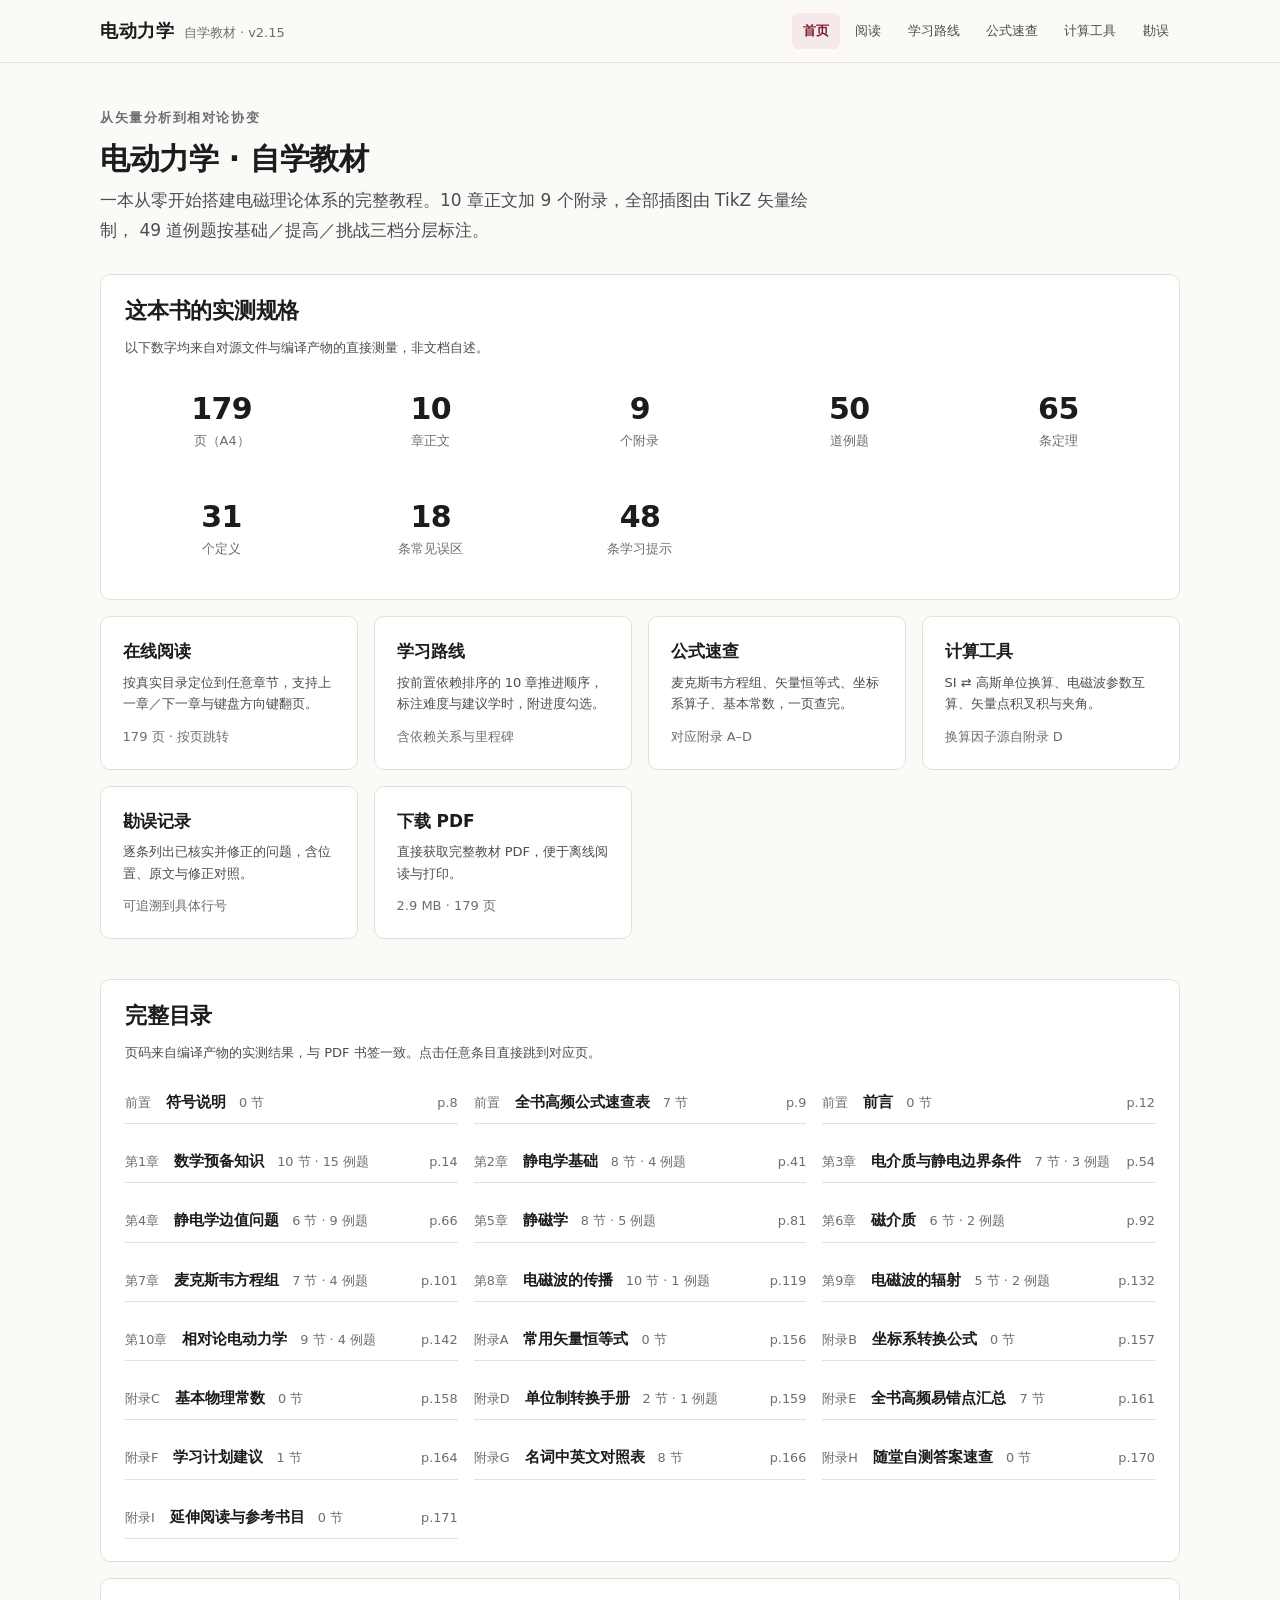
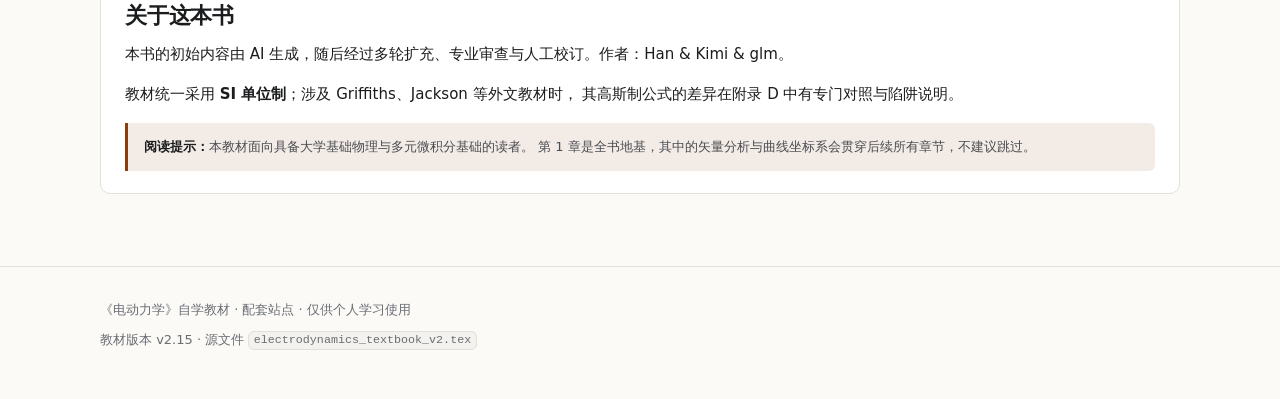
==== commit 710d41a1: "﻿第二轮修正：补齐两处「承诺未交付」+ 剩余物理错误（教材 172 -> 179 页） ## 内容缺口补齐（新增两节）  - 新增 §4.4 格林函数法：此前该方法被列为第4章三大方法之一、写进章目标" ====
--- a/html/index.html
+++ b/html/index.html
@@ -4,7 +4,7 @@
 <meta charset="UTF-8">
 <meta name="viewport" content="width=device-width, initial-scale=1">
 <title>电动力学 · 自学教材 —— 配套站点</title>
-<meta name="description" content="《电动力学》自学教材配套站点：10 章正文 + 9 个附录，172 页，49 道分层例题。含在线阅读、公式速查、单位制换算与勘误记录。">
+<meta name="description" content="《电动力学》自学教材配套站点：10 章正文 + 9 个附录，179 页，49 道分层例题。含在线阅读、公式速查、单位制换算与勘误记录。">
 <link rel="stylesheet" href="assets/site.css">
 </head>
 <body>
@@ -69,7 +69,7 @@
       <a class="tile" href="reader.html">
         <div class="t-title">在线阅读</div>
         <div class="t-desc">按真实目录定位到任意章节，支持上一章／下一章与键盘方向键翻页。</div>
-        <div class="t-meta">172 页 · 按页跳转</div>
+        <div class="t-meta">179 页 · 按页跳转</div>
       </a>
       <a class="tile" href="roadmap.html">
         <div class="t-title">学习路线</div>
@@ -94,7 +94,7 @@
       <a class="tile" href="../electrodynamics_textbook_v2.pdf">
         <div class="t-title">下载 PDF</div>
         <div class="t-desc">直接获取完整教材 PDF，便于离线阅读与打印。</div>
-        <div class="t-meta">2.9 MB · 172 页</div>
+        <div class="t-meta">2.9 MB · 179 页</div>
       </a>
     </div>
   </div>
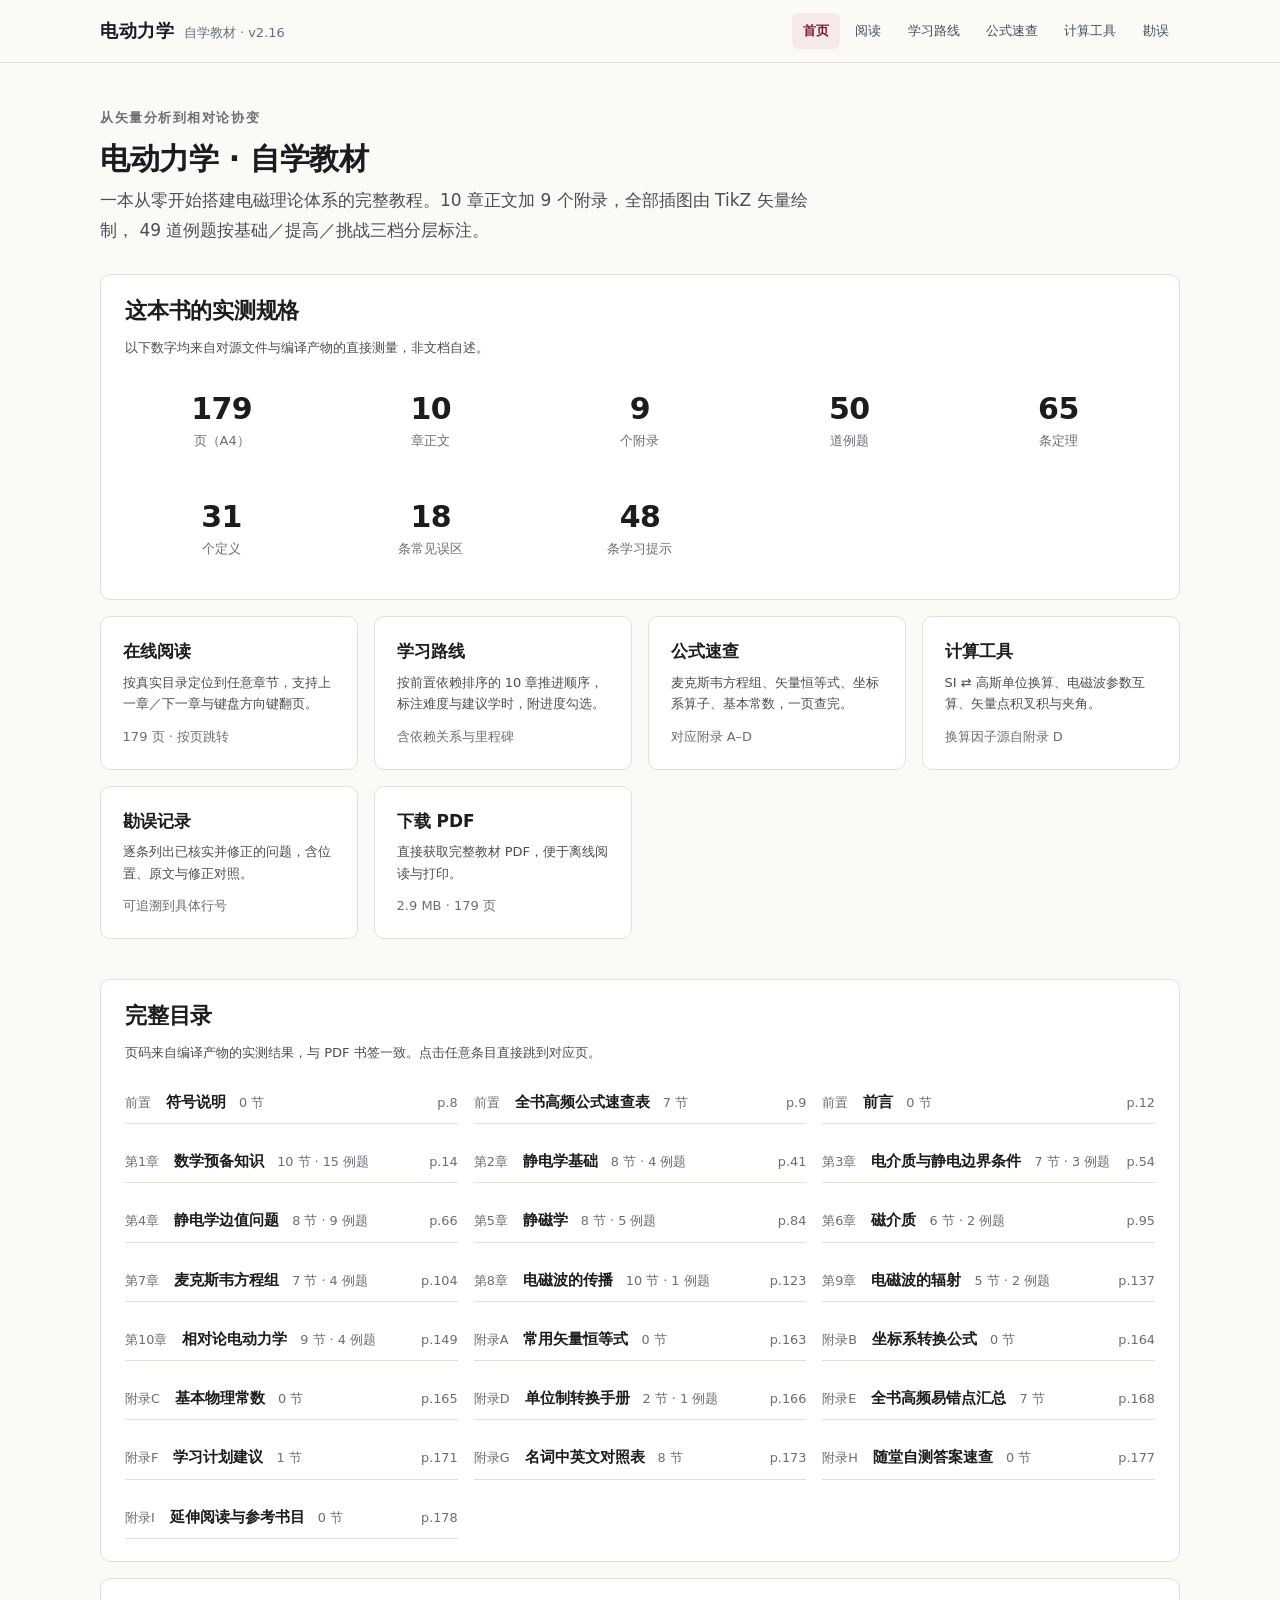
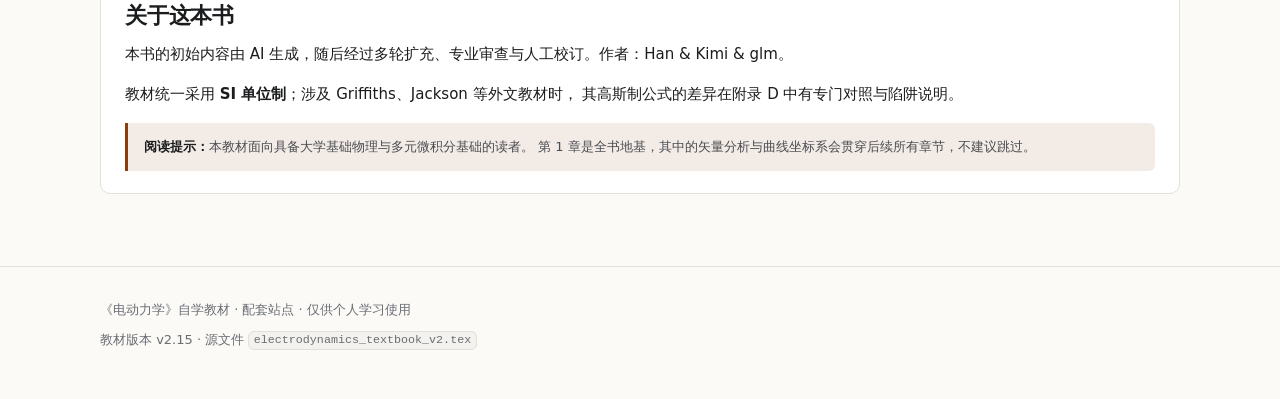
==== commit 1254fbac: "﻿版本提升至 v2.16（独立复核与勘误版） 教材内容：179 页，10 章 + 9 附录，50 道例题 编译验证：0 错误 · 0 Overfull · 0 Underfull · 0 未定义引用 " ====
--- a/html/index.html
+++ b/html/index.html
@@ -15,7 +15,7 @@
   <div class="wrap inner">
     <a class="brand" href="index.html">
       <span class="mark">电动力学</span>
-      <span class="sub">自学教材 · v2.15</span>
+      <span class="sub">自学教材 · v2.16</span>
     </a>
     <nav class="site-nav" aria-label="站点导航">
       <ul>
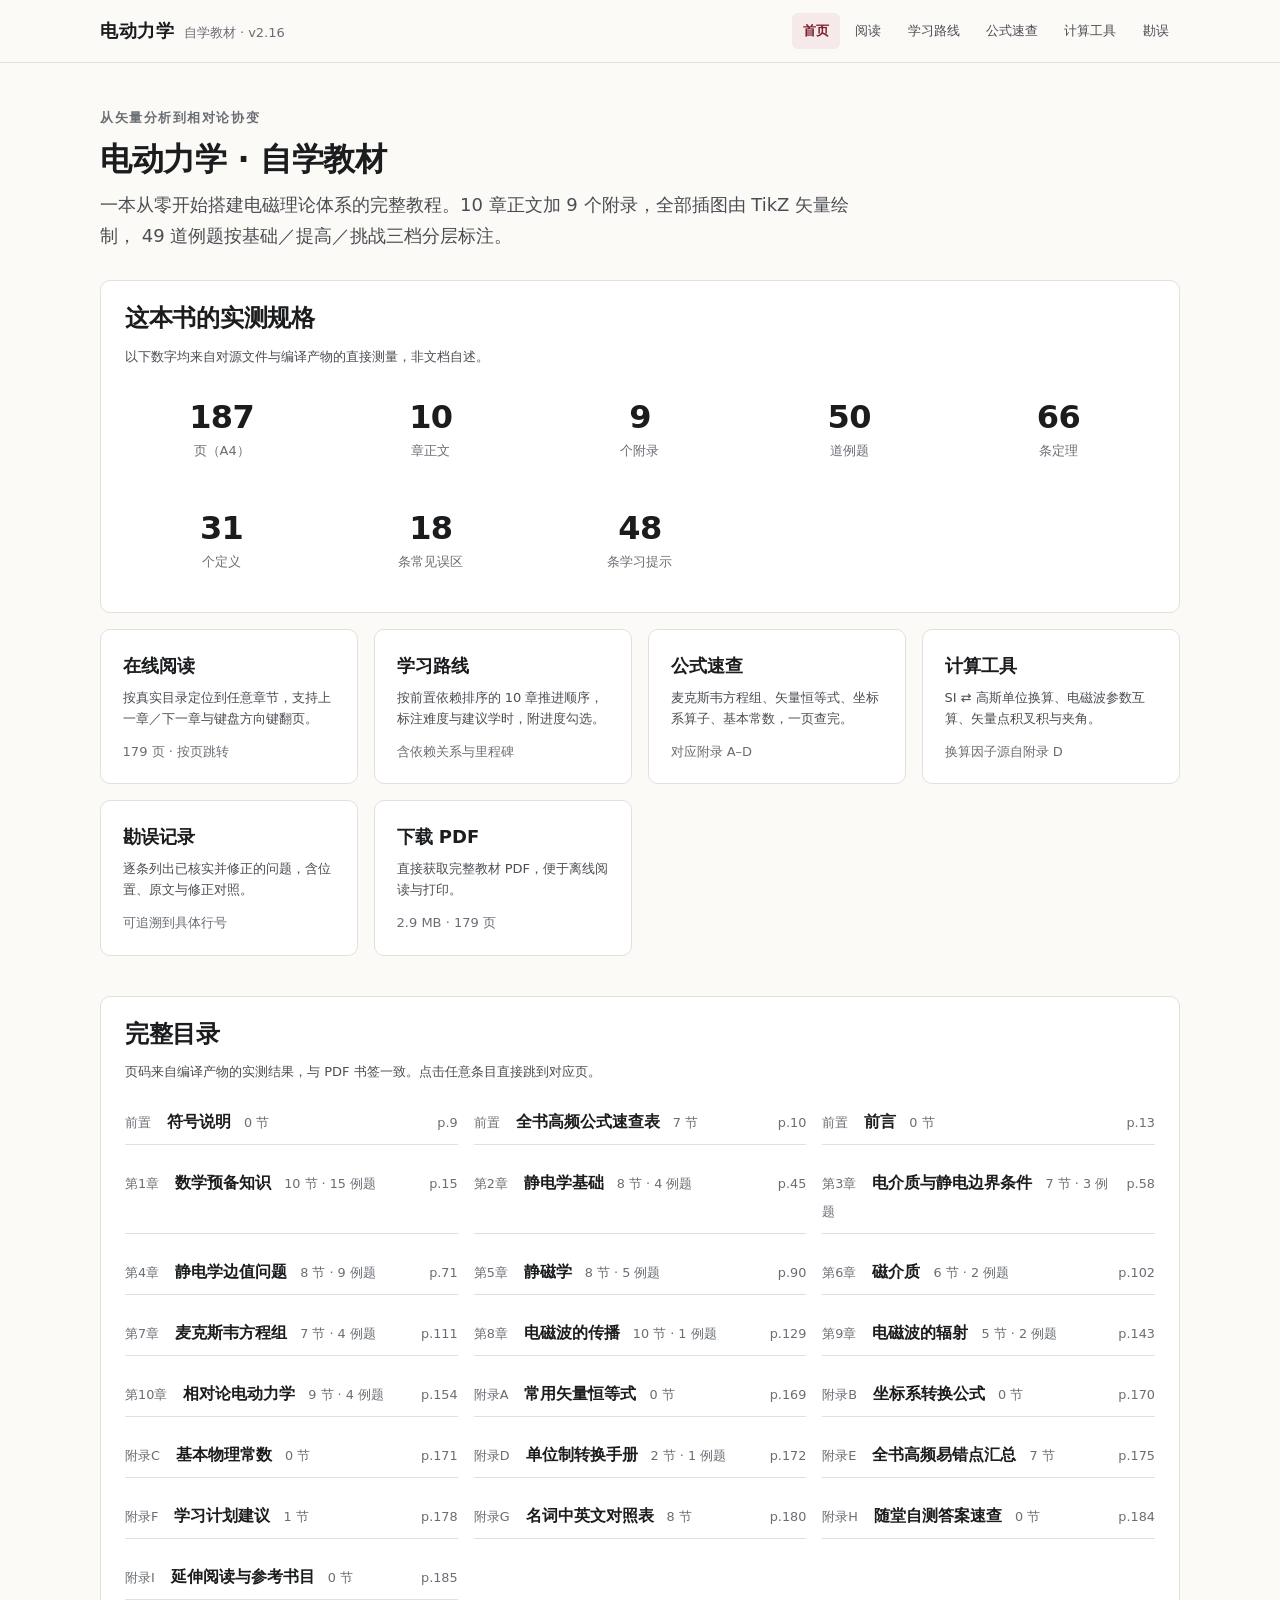
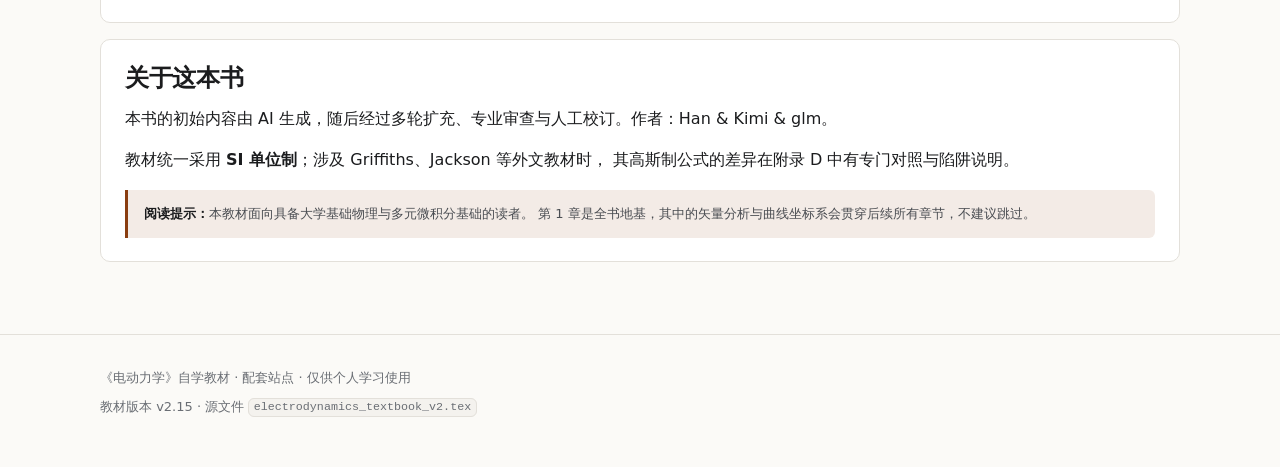
==== commit 487e6a30: "﻿可读性与 UI 审核维护：PDF 行距放宽 + 站点字号/触控/无 JS 降级 ## 新增审计工具  - tools/audit/audit_readability.py：测量客观可读性指标并对照阈" ====
--- a/html/index.html
+++ b/html/index.html
@@ -128,6 +128,14 @@
         <strong>阅读提示：</strong>本教材面向具备大学基础物理与多元微积分基础的读者。
         第 1 章是全书地基，其中的矢量分析与曲线坐标系会贯穿后续所有章节，不建议跳过。
       </p>
+      <noscript>
+        <p class="note">
+          完整目录与「实测规格」数字需要 JavaScript 填充，但教材本身不受影响——
+          请直接打开 <a href="../electrodynamics_textbook_v2.pdf">教材 PDF</a>，
+          其中的书签栏（outline）提供了与本页目录完全相同的章／节导航；
+          各章规模与依赖关系另见 <a href="roadmap.html">学习路线</a>。
+        </p>
+      </noscript>
     </div>
   </div>
 
--- a/html/assets/site.css
+++ b/html/assets/site.css
@@ -42,12 +42,12 @@
   --font-mono: "JetBrains Mono", "Cascadia Mono", Consolas,
                "SF Mono", Menlo, monospace;
 
-  --step--1: 0.8125rem;
-  --step-0: 0.9375rem;
-  --step-1: 1.0625rem;
-  --step-2: 1.375rem;
-  --step-3: 1.875rem;
-  --step-4: 2.75rem;
+  --step--1: 0.8125rem;   /* 13.0 px —— 次要信息下限，不再更小 */
+  --step-0: 1rem;         /* 16.0 px —— 正文。低于 16px 在移动端会触发缩放、影响可读性 */
+  --step-1: 1.125rem;     /* 18.0 px */
+  --step-2: 1.5rem;       /* 24.0 px */
+  --step-3: 2rem;         /* 32.0 px */
+  --step-4: 2.75rem;      /* 44.0 px */
 
   --measure: 68ch;
   --radius: 10px;
@@ -277,9 +277,11 @@
   width: .4rem; height: .4rem; border-radius: 50%; background: var(--rule-strong);
 }
 
-/* 按钮 */
+/* 按钮
+   触控目标：垂直内边距按最小 44×44 CSS px 的通行无障碍建议设计
+   （正文 16px × 行高 1.4 ≈ 22px，故 11px×2 + 22 = 44px）。 */
 .btn {
-  display: inline-block; padding: .5rem 1rem; border-radius: var(--radius-sm);
+  display: inline-block; padding: .7rem 1.1rem; border-radius: var(--radius-sm);
   border: 1px solid var(--rule-strong); background: var(--surface);
   color: var(--ink); text-decoration: none; cursor: pointer;
   font-size: var(--step--1); font-weight: 600;
@@ -311,10 +313,10 @@
 .result .val { font-family: var(--font-mono); font-weight: 600; color: var(--ink); }
 .result .err { color: var(--sev-high); }
 
-/* 标签页 */
+/* 标签页（同样按 44px 触控目标设计） */
 .tabs { display: flex; gap: .25rem; border-bottom: 1px solid var(--rule); margin-bottom: 1.1rem; flex-wrap: wrap; }
 .tab {
-  padding: .5rem .85rem; border: 0; background: transparent; cursor: pointer;
+  padding: .7rem 1rem; border: 0; background: transparent; cursor: pointer;
   color: var(--ink-2); font-size: var(--step--1); font-weight: 600;
   border-bottom: 2px solid transparent; margin-bottom: -1px;
 }
